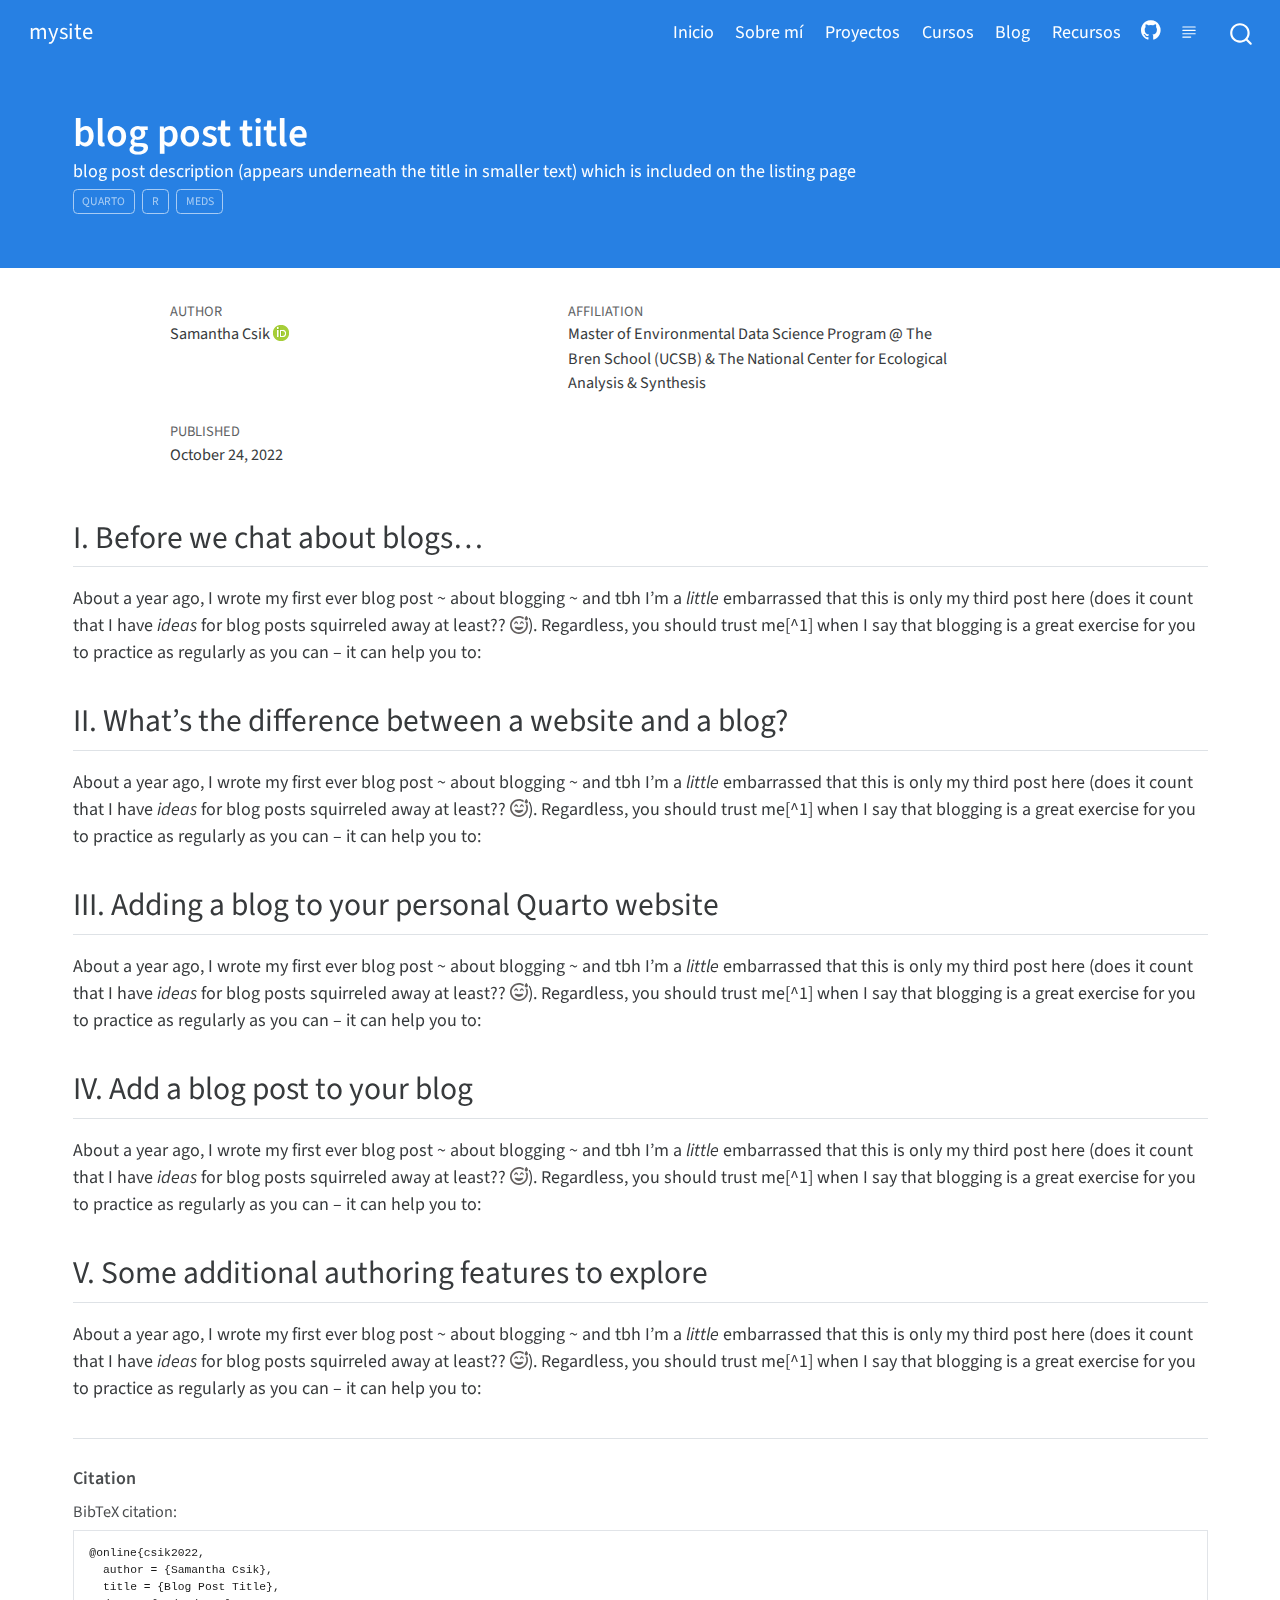
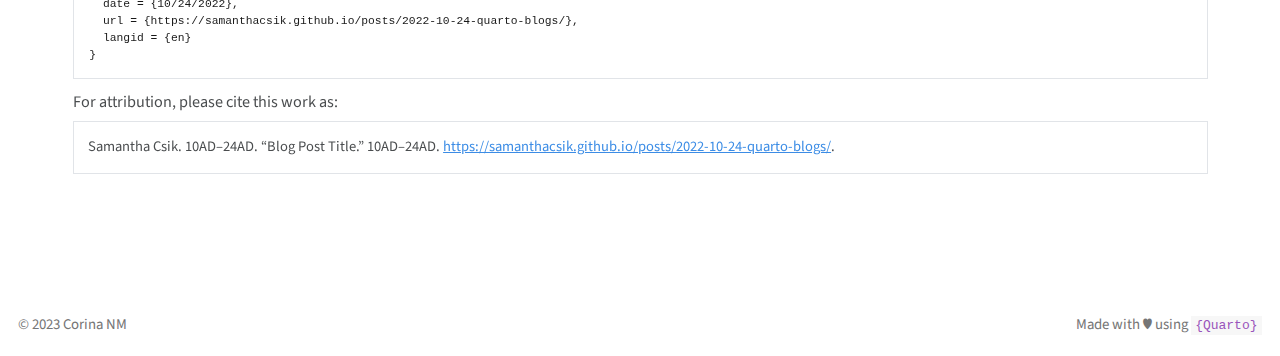
==== docs/posts/2023-05-27-una-primera-prueba/index.html @ 6b8f9f39 "update" ====
<!DOCTYPE html>
<html xmlns="http://www.w3.org/1999/xhtml" lang="en" xml:lang="en"><head>

<meta charset="utf-8">
<meta name="generator" content="quarto-1.0.36">

<meta name="viewport" content="width=device-width, initial-scale=1.0, user-scalable=yes">

<meta name="author" content="Samantha Csik">
<meta name="dcterms.date" content="2022-10-24">
<meta name="description" content="blog post description (appears underneath the title in smaller text) which is included on the listing page">

<title>mysite - blog post title</title>
<style>
code{white-space: pre-wrap;}
span.smallcaps{font-variant: small-caps;}
span.underline{text-decoration: underline;}
div.column{display: inline-block; vertical-align: top; width: 50%;}
div.hanging-indent{margin-left: 1.5em; text-indent: -1.5em;}
ul.task-list{list-style: none;}
</style>


<script src="../../site_libs/quarto-nav/quarto-nav.js"></script>
<script src="../../site_libs/quarto-nav/headroom.min.js"></script>
<script src="../../site_libs/clipboard/clipboard.min.js"></script>
<script src="../../site_libs/quarto-search/autocomplete.umd.js"></script>
<script src="../../site_libs/quarto-search/fuse.min.js"></script>
<script src="../../site_libs/quarto-search/quarto-search.js"></script>
<meta name="quarto:offset" content="../../">
<link href="../../data/images/logo_rs.jpg" rel="icon" type="image/jpeg">
<script src="../../site_libs/quarto-html/quarto.js"></script>
<script src="../../site_libs/quarto-html/popper.min.js"></script>
<script src="../../site_libs/quarto-html/tippy.umd.min.js"></script>
<script src="../../site_libs/quarto-html/anchor.min.js"></script>
<link href="../../site_libs/quarto-html/tippy.css" rel="stylesheet">
<link href="../../site_libs/quarto-html/quarto-syntax-highlighting.css" rel="stylesheet" id="quarto-text-highlighting-styles">
<script src="../../site_libs/bootstrap/bootstrap.min.js"></script>
<link href="../../site_libs/bootstrap/bootstrap-icons.css" rel="stylesheet">
<link href="../../site_libs/bootstrap/bootstrap.min.css" rel="stylesheet" id="quarto-bootstrap" data-mode="light">
<script id="quarto-search-options" type="application/json">{
  "location": "navbar",
  "copy-button": false,
  "collapse-after": 3,
  "panel-placement": "end",
  "type": "overlay",
  "limit": 20,
  "language": {
    "search-no-results-text": "No results",
    "search-matching-documents-text": "matching documents",
    "search-copy-link-title": "Copy link to search",
    "search-hide-matches-text": "Hide additional matches",
    "search-more-match-text": "more match in this document",
    "search-more-matches-text": "more matches in this document",
    "search-clear-button-title": "Clear",
    "search-detached-cancel-button-title": "Cancel",
    "search-submit-button-title": "Submit"
  }
}</script>


<link rel="stylesheet" href="../../styles.css">
</head>

<body class="nav-fixed">

<div id="quarto-search-results"></div>
  <header id="quarto-header" class="headroom fixed-top">
    <nav class="navbar navbar-expand-lg navbar-dark ">
      <div class="navbar-container container-fluid">
      <a class="navbar-brand" href="../../index.html">
    <img src="../../data/images/logo_rs.jpg" alt="">
    <span class="navbar-title">mysite</span>
  </a>
          <button class="navbar-toggler" type="button" data-bs-toggle="collapse" data-bs-target="#navbarCollapse" aria-controls="navbarCollapse" aria-expanded="false" aria-label="Toggle navigation" onclick="if (window.quartoToggleHeadroom) { window.quartoToggleHeadroom(); }">
  <span class="navbar-toggler-icon"></span>
</button>
          <div class="collapse navbar-collapse" id="navbarCollapse">
            <ul class="navbar-nav navbar-nav-scroll ms-auto">
  <li class="nav-item">
    <a class="nav-link" href="../../index.html">Inicio</a>
  </li>  
  <li class="nav-item">
    <a class="nav-link" href="../../about.html">Sobre mí</a>
  </li>  
  <li class="nav-item">
    <a class="nav-link" href="../../projectos.html">Proyectos</a>
  </li>  
  <li class="nav-item">
    <a class="nav-link" href="../../Cursos.html">Cursos</a>
  </li>  
  <li class="nav-item">
    <a class="nav-link" href="../../Blog.html">Blog</a>
  </li>  
  <li class="nav-item">
    <a class="nav-link" href="../../Recursos.html">Recursos</a>
  </li>  
  <li class="nav-item compact">
    <a class="nav-link" href="https://github.com/sparklyr/sparklyr"><i class="bi bi-github" role="img">
</i> 
 </a>
  </li>  
</ul>
              <div class="quarto-toggle-container">
                  <a href="" class="quarto-reader-toggle nav-link" onclick="window.quartoToggleReader(); return false;" title="Toggle reader mode">
  <div class="quarto-reader-toggle-btn">
  <i class="bi"></i>
  </div>
</a>
              </div>
              <div id="quarto-search" class="" title="Search"></div>
          </div> <!-- /navcollapse -->
      </div> <!-- /container-fluid -->
    </nav>
</header>
<!-- content -->
<header id="title-block-header" class="quarto-title-block default page-columns page-full">
  <div class="quarto-title-banner page-columns page-full">
    <div class="quarto-title column-page">
      <h1 class="title">blog post title</h1>
                  <div>
        <div class="description">
          blog post description (appears underneath the title in smaller text) which is included on the listing page
        </div>
      </div>
                          <div class="quarto-categories">
                <div class="quarto-category">Quarto</div>
                <div class="quarto-category">R</div>
                <div class="quarto-category">MEDS</div>
              </div>
                  </div>
  </div>
    
  <div class="quarto-title-meta-author">
    <div class="quarto-title-meta-heading">Author</div>
    <div class="quarto-title-meta-heading">Affiliation</div>
    
      <div class="quarto-title-meta-contents">
      <a href="https://samanthacsik.github.io/">Samantha Csik</a> <a href="https://orcid.org/0000-0002-5300-3075" class="quarto-title-author-orcid"> <img src="[data-uri]"></a>
    </div>
      <div class="quarto-title-meta-contents">
          <p class="affiliation">
              <a href="https://ucsb-meds.github.io/">
              Master of Environmental Data Science Program @ The Bren School (UCSB) &amp; The National Center for Ecological Analysis &amp; Synthesis
              </a>
            </p>
        </div>
      </div>

  <div class="quarto-title-meta">

        
      <div>
      <div class="quarto-title-meta-heading">Published</div>
      <div class="quarto-title-meta-contents">
        <p class="date">October 24, 2022</p>
      </div>
    </div>
      
    </div>
    
  
  </header><div id="quarto-content" class="quarto-container page-columns page-rows-contents page-layout-full page-navbar">
<!-- sidebar -->
<!-- margin-sidebar -->
    
<!-- main -->
<main class="content quarto-banner-title-block column-page" id="quarto-document-content">




<section id="i.-before-we-chat-about-blogs" class="level2">
<h2 class="anchored" data-anchor-id="i.-before-we-chat-about-blogs">I. Before we chat about blogs…</h2>
<p>About a year ago, I wrote my first ever blog post ~ about blogging ~ and tbh I’m a <em>little</em> embarrassed that this is only my third post here (does it count that I have <em>ideas</em> for blog posts squirreled away at least?? <svg aria-label="Face grin beam sweat" role="img" viewbox="0 0 512 512" style="height:1em;width:1em;vertical-align:-0.125em;margin-left:auto;margin-right:auto;font-size:inherit;fill:#64605f;overflow:visible;position:relative;"><title>Face grin beam sweat</title><path d="M464 128C437.5 128 416 107 416 81.01C416 76.01 417.8 69.74 420.6 62.87C420.9 62.17 421.2 61.46 421.6 60.74C430.5 40.51 448.1 15.86 457.6 3.281C460.8-1.094 467.2-1.094 470.4 3.281C483.4 20.65 512 61.02 512 81.01C512 102.7 497.1 120.8 476.8 126.3C472.7 127.4 468.4 128 464 128L464 128zM391.1 50.53C387.8 58.57 384 69.57 384 81.01C384 84.1 384.3 88.91 384.9 92.72C349.4 64.71 304.7 48 256 48C141.1 48 48 141.1 48 256C48 370.9 141.1 464 256 464C370.9 464 464 370.9 464 256C464 219.7 454.7 185.5 438.3 155.8C446.4 158.5 455.1 160 464 160C473.6 160 482.8 158.3 491.4 155.2C504.7 186.2 512 220.2 512 256C512 397.4 397.4 512 256 512C114.6 512 0 397.4 0 256C0 114.6 114.6 .0002 256 .0002C307.4 .0002 355.3 15.15 395.4 41.23C393.9 44.32 392.4 47.43 391.1 50.53V50.53zM255.9 399.1C205.6 399.1 161.5 374.6 136.9 336.5C126.5 320.4 143.7 303.1 162.3 308.4C191.3 315.1 222.8 318.9 255.9 318.9C289 318.9 320.6 315.1 349.5 308.4C368.2 303.1 385.4 320.4 374.1 336.5C350.4 374.6 306.3 399.1 255.9 399.1zM217.6 228.8L217.4 228.5C217.2 228.3 217 228 216.7 227.6C216 226.8 215.1 225.7 213.9 224.3C211.4 221.4 207.9 217.7 203.7 213.1C194.9 206.2 184.8 200 176 200C167.2 200 157.1 206.2 148.3 213.1C144.1 217.7 140.6 221.4 138.1 224.3C136.9 225.7 135.1 226.8 135.3 227.6C134.1 228 134.8 228.3 134.6 228.5L134.4 228.8L134.4 228.8C132.3 231.6 128.7 232.7 125.5 231.6C122.2 230.5 119.1 227.4 119.1 224C119.1 206.1 126.7 188.4 136.6 175.2C146.4 162.2 160.5 152 175.1 152C191.5 152 205.6 162.2 215.4 175.2C225.3 188.4 231.1 206.1 231.1 224C231.1 227.4 229.8 230.5 226.5 231.6C223.3 232.7 219.7 231.6 217.6 228.8L217.6 228.8zM377.6 228.8L377.6 228.8L377.4 228.5C377.2 228.3 377 228 376.7 227.6C376 226.8 375.1 225.7 373.9 224.3C371.4 221.4 367.9 217.7 363.7 213.1C354.9 206.2 344.8 200 336 200C327.2 200 317.1 206.2 308.3 213.1C304.1 217.7 300.6 221.4 298.1 224.3C296.9 225.7 295.1 226.8 295.3 227.6C294.1 228 294.8 228.3 294.6 228.5L294.4 228.8L294.4 228.8C292.3 231.6 288.7 232.7 285.5 231.6C282.2 230.5 280 227.4 280 224C280 206.1 286.7 188.4 296.6 175.2C306.4 162.2 320.5 152 336 152C351.5 152 365.6 162.2 375.4 175.2C385.3 188.4 392 206.1 392 224C392 227.4 389.8 230.5 386.5 231.6C383.3 232.7 379.7 231.6 377.6 228.8V228.8z"></path></svg>). Regardless, you should trust me[^1] when I say that blogging is a great exercise for you to practice as regularly as you can – it can help you to:</p>
</section>
<section id="ii.-whats-the-difference-between-a-website-and-a-blog" class="level2">
<h2 class="anchored" data-anchor-id="ii.-whats-the-difference-between-a-website-and-a-blog">II. What’s the difference between a website and a blog?</h2>
<p>About a year ago, I wrote my first ever blog post ~ about blogging ~ and tbh I’m a <em>little</em> embarrassed that this is only my third post here (does it count that I have <em>ideas</em> for blog posts squirreled away at least?? <svg aria-label="Face grin beam sweat" role="img" viewbox="0 0 512 512" style="height:1em;width:1em;vertical-align:-0.125em;margin-left:auto;margin-right:auto;font-size:inherit;fill:#64605f;overflow:visible;position:relative;"><title>Face grin beam sweat</title><path d="M464 128C437.5 128 416 107 416 81.01C416 76.01 417.8 69.74 420.6 62.87C420.9 62.17 421.2 61.46 421.6 60.74C430.5 40.51 448.1 15.86 457.6 3.281C460.8-1.094 467.2-1.094 470.4 3.281C483.4 20.65 512 61.02 512 81.01C512 102.7 497.1 120.8 476.8 126.3C472.7 127.4 468.4 128 464 128L464 128zM391.1 50.53C387.8 58.57 384 69.57 384 81.01C384 84.1 384.3 88.91 384.9 92.72C349.4 64.71 304.7 48 256 48C141.1 48 48 141.1 48 256C48 370.9 141.1 464 256 464C370.9 464 464 370.9 464 256C464 219.7 454.7 185.5 438.3 155.8C446.4 158.5 455.1 160 464 160C473.6 160 482.8 158.3 491.4 155.2C504.7 186.2 512 220.2 512 256C512 397.4 397.4 512 256 512C114.6 512 0 397.4 0 256C0 114.6 114.6 .0002 256 .0002C307.4 .0002 355.3 15.15 395.4 41.23C393.9 44.32 392.4 47.43 391.1 50.53V50.53zM255.9 399.1C205.6 399.1 161.5 374.6 136.9 336.5C126.5 320.4 143.7 303.1 162.3 308.4C191.3 315.1 222.8 318.9 255.9 318.9C289 318.9 320.6 315.1 349.5 308.4C368.2 303.1 385.4 320.4 374.1 336.5C350.4 374.6 306.3 399.1 255.9 399.1zM217.6 228.8L217.4 228.5C217.2 228.3 217 228 216.7 227.6C216 226.8 215.1 225.7 213.9 224.3C211.4 221.4 207.9 217.7 203.7 213.1C194.9 206.2 184.8 200 176 200C167.2 200 157.1 206.2 148.3 213.1C144.1 217.7 140.6 221.4 138.1 224.3C136.9 225.7 135.1 226.8 135.3 227.6C134.1 228 134.8 228.3 134.6 228.5L134.4 228.8L134.4 228.8C132.3 231.6 128.7 232.7 125.5 231.6C122.2 230.5 119.1 227.4 119.1 224C119.1 206.1 126.7 188.4 136.6 175.2C146.4 162.2 160.5 152 175.1 152C191.5 152 205.6 162.2 215.4 175.2C225.3 188.4 231.1 206.1 231.1 224C231.1 227.4 229.8 230.5 226.5 231.6C223.3 232.7 219.7 231.6 217.6 228.8L217.6 228.8zM377.6 228.8L377.6 228.8L377.4 228.5C377.2 228.3 377 228 376.7 227.6C376 226.8 375.1 225.7 373.9 224.3C371.4 221.4 367.9 217.7 363.7 213.1C354.9 206.2 344.8 200 336 200C327.2 200 317.1 206.2 308.3 213.1C304.1 217.7 300.6 221.4 298.1 224.3C296.9 225.7 295.1 226.8 295.3 227.6C294.1 228 294.8 228.3 294.6 228.5L294.4 228.8L294.4 228.8C292.3 231.6 288.7 232.7 285.5 231.6C282.2 230.5 280 227.4 280 224C280 206.1 286.7 188.4 296.6 175.2C306.4 162.2 320.5 152 336 152C351.5 152 365.6 162.2 375.4 175.2C385.3 188.4 392 206.1 392 224C392 227.4 389.8 230.5 386.5 231.6C383.3 232.7 379.7 231.6 377.6 228.8V228.8z"></path></svg>). Regardless, you should trust me[^1] when I say that blogging is a great exercise for you to practice as regularly as you can – it can help you to:</p>
</section>
<section id="iii.-adding-a-blog-to-your-personal-quarto-website" class="level2">
<h2 class="anchored" data-anchor-id="iii.-adding-a-blog-to-your-personal-quarto-website">III. Adding a blog to your personal Quarto website</h2>
<p>About a year ago, I wrote my first ever blog post ~ about blogging ~ and tbh I’m a <em>little</em> embarrassed that this is only my third post here (does it count that I have <em>ideas</em> for blog posts squirreled away at least?? <svg aria-label="Face grin beam sweat" role="img" viewbox="0 0 512 512" style="height:1em;width:1em;vertical-align:-0.125em;margin-left:auto;margin-right:auto;font-size:inherit;fill:#64605f;overflow:visible;position:relative;"><title>Face grin beam sweat</title><path d="M464 128C437.5 128 416 107 416 81.01C416 76.01 417.8 69.74 420.6 62.87C420.9 62.17 421.2 61.46 421.6 60.74C430.5 40.51 448.1 15.86 457.6 3.281C460.8-1.094 467.2-1.094 470.4 3.281C483.4 20.65 512 61.02 512 81.01C512 102.7 497.1 120.8 476.8 126.3C472.7 127.4 468.4 128 464 128L464 128zM391.1 50.53C387.8 58.57 384 69.57 384 81.01C384 84.1 384.3 88.91 384.9 92.72C349.4 64.71 304.7 48 256 48C141.1 48 48 141.1 48 256C48 370.9 141.1 464 256 464C370.9 464 464 370.9 464 256C464 219.7 454.7 185.5 438.3 155.8C446.4 158.5 455.1 160 464 160C473.6 160 482.8 158.3 491.4 155.2C504.7 186.2 512 220.2 512 256C512 397.4 397.4 512 256 512C114.6 512 0 397.4 0 256C0 114.6 114.6 .0002 256 .0002C307.4 .0002 355.3 15.15 395.4 41.23C393.9 44.32 392.4 47.43 391.1 50.53V50.53zM255.9 399.1C205.6 399.1 161.5 374.6 136.9 336.5C126.5 320.4 143.7 303.1 162.3 308.4C191.3 315.1 222.8 318.9 255.9 318.9C289 318.9 320.6 315.1 349.5 308.4C368.2 303.1 385.4 320.4 374.1 336.5C350.4 374.6 306.3 399.1 255.9 399.1zM217.6 228.8L217.4 228.5C217.2 228.3 217 228 216.7 227.6C216 226.8 215.1 225.7 213.9 224.3C211.4 221.4 207.9 217.7 203.7 213.1C194.9 206.2 184.8 200 176 200C167.2 200 157.1 206.2 148.3 213.1C144.1 217.7 140.6 221.4 138.1 224.3C136.9 225.7 135.1 226.8 135.3 227.6C134.1 228 134.8 228.3 134.6 228.5L134.4 228.8L134.4 228.8C132.3 231.6 128.7 232.7 125.5 231.6C122.2 230.5 119.1 227.4 119.1 224C119.1 206.1 126.7 188.4 136.6 175.2C146.4 162.2 160.5 152 175.1 152C191.5 152 205.6 162.2 215.4 175.2C225.3 188.4 231.1 206.1 231.1 224C231.1 227.4 229.8 230.5 226.5 231.6C223.3 232.7 219.7 231.6 217.6 228.8L217.6 228.8zM377.6 228.8L377.6 228.8L377.4 228.5C377.2 228.3 377 228 376.7 227.6C376 226.8 375.1 225.7 373.9 224.3C371.4 221.4 367.9 217.7 363.7 213.1C354.9 206.2 344.8 200 336 200C327.2 200 317.1 206.2 308.3 213.1C304.1 217.7 300.6 221.4 298.1 224.3C296.9 225.7 295.1 226.8 295.3 227.6C294.1 228 294.8 228.3 294.6 228.5L294.4 228.8L294.4 228.8C292.3 231.6 288.7 232.7 285.5 231.6C282.2 230.5 280 227.4 280 224C280 206.1 286.7 188.4 296.6 175.2C306.4 162.2 320.5 152 336 152C351.5 152 365.6 162.2 375.4 175.2C385.3 188.4 392 206.1 392 224C392 227.4 389.8 230.5 386.5 231.6C383.3 232.7 379.7 231.6 377.6 228.8V228.8z"></path></svg>). Regardless, you should trust me[^1] when I say that blogging is a great exercise for you to practice as regularly as you can – it can help you to:</p>
</section>
<section id="iv.-add-a-blog-post-to-your-blog" class="level2">
<h2 class="anchored" data-anchor-id="iv.-add-a-blog-post-to-your-blog">IV. Add a blog post to your blog</h2>
<p>About a year ago, I wrote my first ever blog post ~ about blogging ~ and tbh I’m a <em>little</em> embarrassed that this is only my third post here (does it count that I have <em>ideas</em> for blog posts squirreled away at least?? <svg aria-label="Face grin beam sweat" role="img" viewbox="0 0 512 512" style="height:1em;width:1em;vertical-align:-0.125em;margin-left:auto;margin-right:auto;font-size:inherit;fill:#64605f;overflow:visible;position:relative;"><title>Face grin beam sweat</title><path d="M464 128C437.5 128 416 107 416 81.01C416 76.01 417.8 69.74 420.6 62.87C420.9 62.17 421.2 61.46 421.6 60.74C430.5 40.51 448.1 15.86 457.6 3.281C460.8-1.094 467.2-1.094 470.4 3.281C483.4 20.65 512 61.02 512 81.01C512 102.7 497.1 120.8 476.8 126.3C472.7 127.4 468.4 128 464 128L464 128zM391.1 50.53C387.8 58.57 384 69.57 384 81.01C384 84.1 384.3 88.91 384.9 92.72C349.4 64.71 304.7 48 256 48C141.1 48 48 141.1 48 256C48 370.9 141.1 464 256 464C370.9 464 464 370.9 464 256C464 219.7 454.7 185.5 438.3 155.8C446.4 158.5 455.1 160 464 160C473.6 160 482.8 158.3 491.4 155.2C504.7 186.2 512 220.2 512 256C512 397.4 397.4 512 256 512C114.6 512 0 397.4 0 256C0 114.6 114.6 .0002 256 .0002C307.4 .0002 355.3 15.15 395.4 41.23C393.9 44.32 392.4 47.43 391.1 50.53V50.53zM255.9 399.1C205.6 399.1 161.5 374.6 136.9 336.5C126.5 320.4 143.7 303.1 162.3 308.4C191.3 315.1 222.8 318.9 255.9 318.9C289 318.9 320.6 315.1 349.5 308.4C368.2 303.1 385.4 320.4 374.1 336.5C350.4 374.6 306.3 399.1 255.9 399.1zM217.6 228.8L217.4 228.5C217.2 228.3 217 228 216.7 227.6C216 226.8 215.1 225.7 213.9 224.3C211.4 221.4 207.9 217.7 203.7 213.1C194.9 206.2 184.8 200 176 200C167.2 200 157.1 206.2 148.3 213.1C144.1 217.7 140.6 221.4 138.1 224.3C136.9 225.7 135.1 226.8 135.3 227.6C134.1 228 134.8 228.3 134.6 228.5L134.4 228.8L134.4 228.8C132.3 231.6 128.7 232.7 125.5 231.6C122.2 230.5 119.1 227.4 119.1 224C119.1 206.1 126.7 188.4 136.6 175.2C146.4 162.2 160.5 152 175.1 152C191.5 152 205.6 162.2 215.4 175.2C225.3 188.4 231.1 206.1 231.1 224C231.1 227.4 229.8 230.5 226.5 231.6C223.3 232.7 219.7 231.6 217.6 228.8L217.6 228.8zM377.6 228.8L377.6 228.8L377.4 228.5C377.2 228.3 377 228 376.7 227.6C376 226.8 375.1 225.7 373.9 224.3C371.4 221.4 367.9 217.7 363.7 213.1C354.9 206.2 344.8 200 336 200C327.2 200 317.1 206.2 308.3 213.1C304.1 217.7 300.6 221.4 298.1 224.3C296.9 225.7 295.1 226.8 295.3 227.6C294.1 228 294.8 228.3 294.6 228.5L294.4 228.8L294.4 228.8C292.3 231.6 288.7 232.7 285.5 231.6C282.2 230.5 280 227.4 280 224C280 206.1 286.7 188.4 296.6 175.2C306.4 162.2 320.5 152 336 152C351.5 152 365.6 162.2 375.4 175.2C385.3 188.4 392 206.1 392 224C392 227.4 389.8 230.5 386.5 231.6C383.3 232.7 379.7 231.6 377.6 228.8V228.8z"></path></svg>). Regardless, you should trust me[^1] when I say that blogging is a great exercise for you to practice as regularly as you can – it can help you to:</p>
</section>
<section id="v.-some-additional-authoring-features-to-explore" class="level2">
<h2 class="anchored" data-anchor-id="v.-some-additional-authoring-features-to-explore">V. Some additional authoring features to explore</h2>
<p>About a year ago, I wrote my first ever blog post ~ about blogging ~ and tbh I’m a <em>little</em> embarrassed that this is only my third post here (does it count that I have <em>ideas</em> for blog posts squirreled away at least?? <svg aria-label="Face grin beam sweat" role="img" viewbox="0 0 512 512" style="height:1em;width:1em;vertical-align:-0.125em;margin-left:auto;margin-right:auto;font-size:inherit;fill:#64605f;overflow:visible;position:relative;"><title>Face grin beam sweat</title><path d="M464 128C437.5 128 416 107 416 81.01C416 76.01 417.8 69.74 420.6 62.87C420.9 62.17 421.2 61.46 421.6 60.74C430.5 40.51 448.1 15.86 457.6 3.281C460.8-1.094 467.2-1.094 470.4 3.281C483.4 20.65 512 61.02 512 81.01C512 102.7 497.1 120.8 476.8 126.3C472.7 127.4 468.4 128 464 128L464 128zM391.1 50.53C387.8 58.57 384 69.57 384 81.01C384 84.1 384.3 88.91 384.9 92.72C349.4 64.71 304.7 48 256 48C141.1 48 48 141.1 48 256C48 370.9 141.1 464 256 464C370.9 464 464 370.9 464 256C464 219.7 454.7 185.5 438.3 155.8C446.4 158.5 455.1 160 464 160C473.6 160 482.8 158.3 491.4 155.2C504.7 186.2 512 220.2 512 256C512 397.4 397.4 512 256 512C114.6 512 0 397.4 0 256C0 114.6 114.6 .0002 256 .0002C307.4 .0002 355.3 15.15 395.4 41.23C393.9 44.32 392.4 47.43 391.1 50.53V50.53zM255.9 399.1C205.6 399.1 161.5 374.6 136.9 336.5C126.5 320.4 143.7 303.1 162.3 308.4C191.3 315.1 222.8 318.9 255.9 318.9C289 318.9 320.6 315.1 349.5 308.4C368.2 303.1 385.4 320.4 374.1 336.5C350.4 374.6 306.3 399.1 255.9 399.1zM217.6 228.8L217.4 228.5C217.2 228.3 217 228 216.7 227.6C216 226.8 215.1 225.7 213.9 224.3C211.4 221.4 207.9 217.7 203.7 213.1C194.9 206.2 184.8 200 176 200C167.2 200 157.1 206.2 148.3 213.1C144.1 217.7 140.6 221.4 138.1 224.3C136.9 225.7 135.1 226.8 135.3 227.6C134.1 228 134.8 228.3 134.6 228.5L134.4 228.8L134.4 228.8C132.3 231.6 128.7 232.7 125.5 231.6C122.2 230.5 119.1 227.4 119.1 224C119.1 206.1 126.7 188.4 136.6 175.2C146.4 162.2 160.5 152 175.1 152C191.5 152 205.6 162.2 215.4 175.2C225.3 188.4 231.1 206.1 231.1 224C231.1 227.4 229.8 230.5 226.5 231.6C223.3 232.7 219.7 231.6 217.6 228.8L217.6 228.8zM377.6 228.8L377.6 228.8L377.4 228.5C377.2 228.3 377 228 376.7 227.6C376 226.8 375.1 225.7 373.9 224.3C371.4 221.4 367.9 217.7 363.7 213.1C354.9 206.2 344.8 200 336 200C327.2 200 317.1 206.2 308.3 213.1C304.1 217.7 300.6 221.4 298.1 224.3C296.9 225.7 295.1 226.8 295.3 227.6C294.1 228 294.8 228.3 294.6 228.5L294.4 228.8L294.4 228.8C292.3 231.6 288.7 232.7 285.5 231.6C282.2 230.5 280 227.4 280 224C280 206.1 286.7 188.4 296.6 175.2C306.4 162.2 320.5 152 336 152C351.5 152 365.6 162.2 375.4 175.2C385.3 188.4 392 206.1 392 224C392 227.4 389.8 230.5 386.5 231.6C383.3 232.7 379.7 231.6 377.6 228.8V228.8z"></path></svg>). Regardless, you should trust me[^1] when I say that blogging is a great exercise for you to practice as regularly as you can – it can help you to:</p>


</section>

<div id="quarto-appendix" class="default"><section class="quarto-appendix-contents"><h2 class="anchored quarto-appendix-heading">Citation</h2><div><div class="quarto-appendix-secondary-label">BibTeX citation:</div><pre class="sourceCode code-with-copy quarto-appendix-bibtex"><code class="sourceCode bibtex">@online{csik2022,
  author = {Samantha Csik},
  title = {Blog Post Title},
  date = {10/24/2022},
  url = {https://samanthacsik.github.io/posts/2022-10-24-quarto-blogs/},
  langid = {en}
}
</code><button title="Copy to Clipboard" class="code-copy-button"><i class="bi"></i></button></pre><div class="quarto-appendix-secondary-label">For attribution, please cite this work as:</div><div id="ref-csik2022" class="csl-entry quarto-appendix-citeas" role="doc-biblioentry">
Samantha Csik. 10AD–24AD. <span>“Blog Post Title.”</span> 10AD–24AD. <a href="https://samanthacsik.github.io/posts/2022-10-24-quarto-blogs/">https://samanthacsik.github.io/posts/2022-10-24-quarto-blogs/</a>.
</div></div></section></div></main> <!-- /main -->
<script id="quarto-html-after-body" type="application/javascript">
window.document.addEventListener("DOMContentLoaded", function (event) {
  const toggleBodyColorMode = (bsSheetEl) => {
    const mode = bsSheetEl.getAttribute("data-mode");
    const bodyEl = window.document.querySelector("body");
    if (mode === "dark") {
      bodyEl.classList.add("quarto-dark");
      bodyEl.classList.remove("quarto-light");
    } else {
      bodyEl.classList.add("quarto-light");
      bodyEl.classList.remove("quarto-dark");
    }
  }
  const toggleBodyColorPrimary = () => {
    const bsSheetEl = window.document.querySelector("link#quarto-bootstrap");
    if (bsSheetEl) {
      toggleBodyColorMode(bsSheetEl);
    }
  }
  toggleBodyColorPrimary();  
  const icon = "";
  const anchorJS = new window.AnchorJS();
  anchorJS.options = {
    placement: 'right',
    icon: icon
  };
  anchorJS.add('.anchored');
  const clipboard = new window.ClipboardJS('.code-copy-button', {
    target: function(trigger) {
      return trigger.previousElementSibling;
    }
  });
  clipboard.on('success', function(e) {
    // button target
    const button = e.trigger;
    // don't keep focus
    button.blur();
    // flash "checked"
    button.classList.add('code-copy-button-checked');
    var currentTitle = button.getAttribute("title");
    button.setAttribute("title", "Copied!");
    setTimeout(function() {
      button.setAttribute("title", currentTitle);
      button.classList.remove('code-copy-button-checked');
    }, 1000);
    // clear code selection
    e.clearSelection();
  });
  function tippyHover(el, contentFn) {
    const config = {
      allowHTML: true,
      content: contentFn,
      maxWidth: 500,
      delay: 100,
      arrow: false,
      appendTo: function(el) {
          return el.parentElement;
      },
      interactive: true,
      interactiveBorder: 10,
      theme: 'quarto',
      placement: 'bottom-start'
    };
    window.tippy(el, config); 
  }
  const noterefs = window.document.querySelectorAll('a[role="doc-noteref"]');
  for (var i=0; i<noterefs.length; i++) {
    const ref = noterefs[i];
    tippyHover(ref, function() {
      let href = ref.getAttribute('href');
      try { href = new URL(href).hash; } catch {}
      const id = href.replace(/^#\/?/, "");
      const note = window.document.getElementById(id);
      return note.innerHTML;
    });
  }
  var bibliorefs = window.document.querySelectorAll('a[role="doc-biblioref"]');
  for (var i=0; i<bibliorefs.length; i++) {
    const ref = bibliorefs[i];
    const cites = ref.parentNode.getAttribute('data-cites').split(' ');
    tippyHover(ref, function() {
      var popup = window.document.createElement('div');
      cites.forEach(function(cite) {
        var citeDiv = window.document.createElement('div');
        citeDiv.classList.add('hanging-indent');
        citeDiv.classList.add('csl-entry');
        var biblioDiv = window.document.getElementById('ref-' + cite);
        if (biblioDiv) {
          citeDiv.innerHTML = biblioDiv.innerHTML;
        }
        popup.appendChild(citeDiv);
      });
      return popup.innerHTML;
    });
  }
});
</script>
</div> <!-- /content -->
<footer class="footer">
  <div class="nav-footer">
    <div class="nav-footer-left">© 2023 Corina NM</div>   
      <div class="nav-footer-center"></div>
    <div class="nav-footer-right">Made with ♥ using <code>{Quarto}</code></div>
  </div>
</footer>



</body></html>
---- docs/site_libs/quarto-html/tippy.css ----
.tippy-box[data-animation=fade][data-state=hidden]{opacity:0}[data-tippy-root]{max-width:calc(100vw - 10px)}.tippy-box{position:relative;background-color:#333;color:#fff;border-radius:4px;font-size:14px;line-height:1.4;white-space:normal;outline:0;transition-property:transform,visibility,opacity}.tippy-box[data-placement^=top]>.tippy-arrow{bottom:0}.tippy-box[data-placement^=top]>.tippy-arrow:before{bottom:-7px;left:0;border-width:8px 8px 0;border-top-color:initial;transform-origin:center top}.tippy-box[data-placement^=bottom]>.tippy-arrow{top:0}.tippy-box[data-placement^=bottom]>.tippy-arrow:before{top:-7px;left:0;border-width:0 8px 8px;border-bottom-color:initial;transform-origin:center bottom}.tippy-box[data-placement^=left]>.tippy-arrow{right:0}.tippy-box[data-placement^=left]>.tippy-arrow:before{border-width:8px 0 8px 8px;border-left-color:initial;right:-7px;transform-origin:center left}.tippy-box[data-placement^=right]>.tippy-arrow{left:0}.tippy-box[data-placement^=right]>.tippy-arrow:before{left:-7px;border-width:8px 8px 8px 0;border-right-color:initial;transform-origin:center right}.tippy-box[data-inertia][data-state=visible]{transition-timing-function:cubic-bezier(.54,1.5,.38,1.11)}.tippy-arrow{width:16px;height:16px;color:#333}.tippy-arrow:before{content:"";position:absolute;border-color:transparent;border-style:solid}.tippy-content{position:relative;padding:5px 9px;z-index:1}
---- docs/site_libs/quarto-html/quarto-syntax-highlighting.css ----
/* quarto syntax highlight colors */
:root {
  --quarto-hl-ot-color: #003B4F;
  --quarto-hl-at-color: #657422;
  --quarto-hl-ss-color: #20794D;
  --quarto-hl-an-color: #5E5E5E;
  --quarto-hl-fu-color: #4758AB;
  --quarto-hl-st-color: #20794D;
  --quarto-hl-cf-color: #003B4F;
  --quarto-hl-op-color: #5E5E5E;
  --quarto-hl-er-color: #AD0000;
  --quarto-hl-bn-color: #AD0000;
  --quarto-hl-al-color: #AD0000;
  --quarto-hl-va-color: #111111;
  --quarto-hl-bu-color: inherit;
  --quarto-hl-ex-color: inherit;
  --quarto-hl-pp-color: #AD0000;
  --quarto-hl-in-color: #5E5E5E;
  --quarto-hl-vs-color: #20794D;
  --quarto-hl-wa-color: #5E5E5E;
  --quarto-hl-do-color: #5E5E5E;
  --quarto-hl-im-color: #00769E;
  --quarto-hl-ch-color: #20794D;
  --quarto-hl-dt-color: #AD0000;
  --quarto-hl-fl-color: #AD0000;
  --quarto-hl-co-color: #5E5E5E;
  --quarto-hl-cv-color: #5E5E5E;
  --quarto-hl-cn-color: #8f5902;
  --quarto-hl-sc-color: #5E5E5E;
  --quarto-hl-dv-color: #AD0000;
  --quarto-hl-kw-color: #003B4F;
}

/* other quarto variables */
:root {
  --quarto-font-monospace: SFMono-Regular, Menlo, Monaco, Consolas, "Liberation Mono", "Courier New", monospace;
}

pre > code.sourceCode > span {
  color: #003B4F;
}

code span {
  color: #003B4F;
}

code.sourceCode > span {
  color: #003B4F;
}

div.sourceCode,
div.sourceCode pre.sourceCode {
  color: #003B4F;
}

code span.ot {
  color: #003B4F;
}

code span.at {
  color: #657422;
}

code span.ss {
  color: #20794D;
}

code span.an {
  color: #5E5E5E;
}

code span.fu {
  color: #4758AB;
}

code span.st {
  color: #20794D;
}

code span.cf {
  color: #003B4F;
}

code span.op {
  color: #5E5E5E;
}

code span.er {
  color: #AD0000;
}

code span.bn {
  color: #AD0000;
}

code span.al {
  color: #AD0000;
}

code span.va {
  color: #111111;
}

code span.pp {
  color: #AD0000;
}

code span.in {
  color: #5E5E5E;
}

code span.vs {
  color: #20794D;
}

code span.wa {
  color: #5E5E5E;
  font-style: italic;
}

code span.do {
  color: #5E5E5E;
  font-style: italic;
}

code span.im {
  color: #00769E;
}

code span.ch {
  color: #20794D;
}

code span.dt {
  color: #AD0000;
}

code span.fl {
  color: #AD0000;
}

code span.co {
  color: #5E5E5E;
}

code span.cv {
  color: #5E5E5E;
  font-style: italic;
}

code span.cn {
  color: #8f5902;
}

code span.sc {
  color: #5E5E5E;
}

code span.dv {
  color: #AD0000;
}

code span.kw {
  color: #003B4F;
}

.prevent-inlining {
  content: "</";
}

/*# sourceMappingURL=debc5d5d77c3f9108843748ff7464032.css.map */
---- docs/styles.css ----
/* css styles */
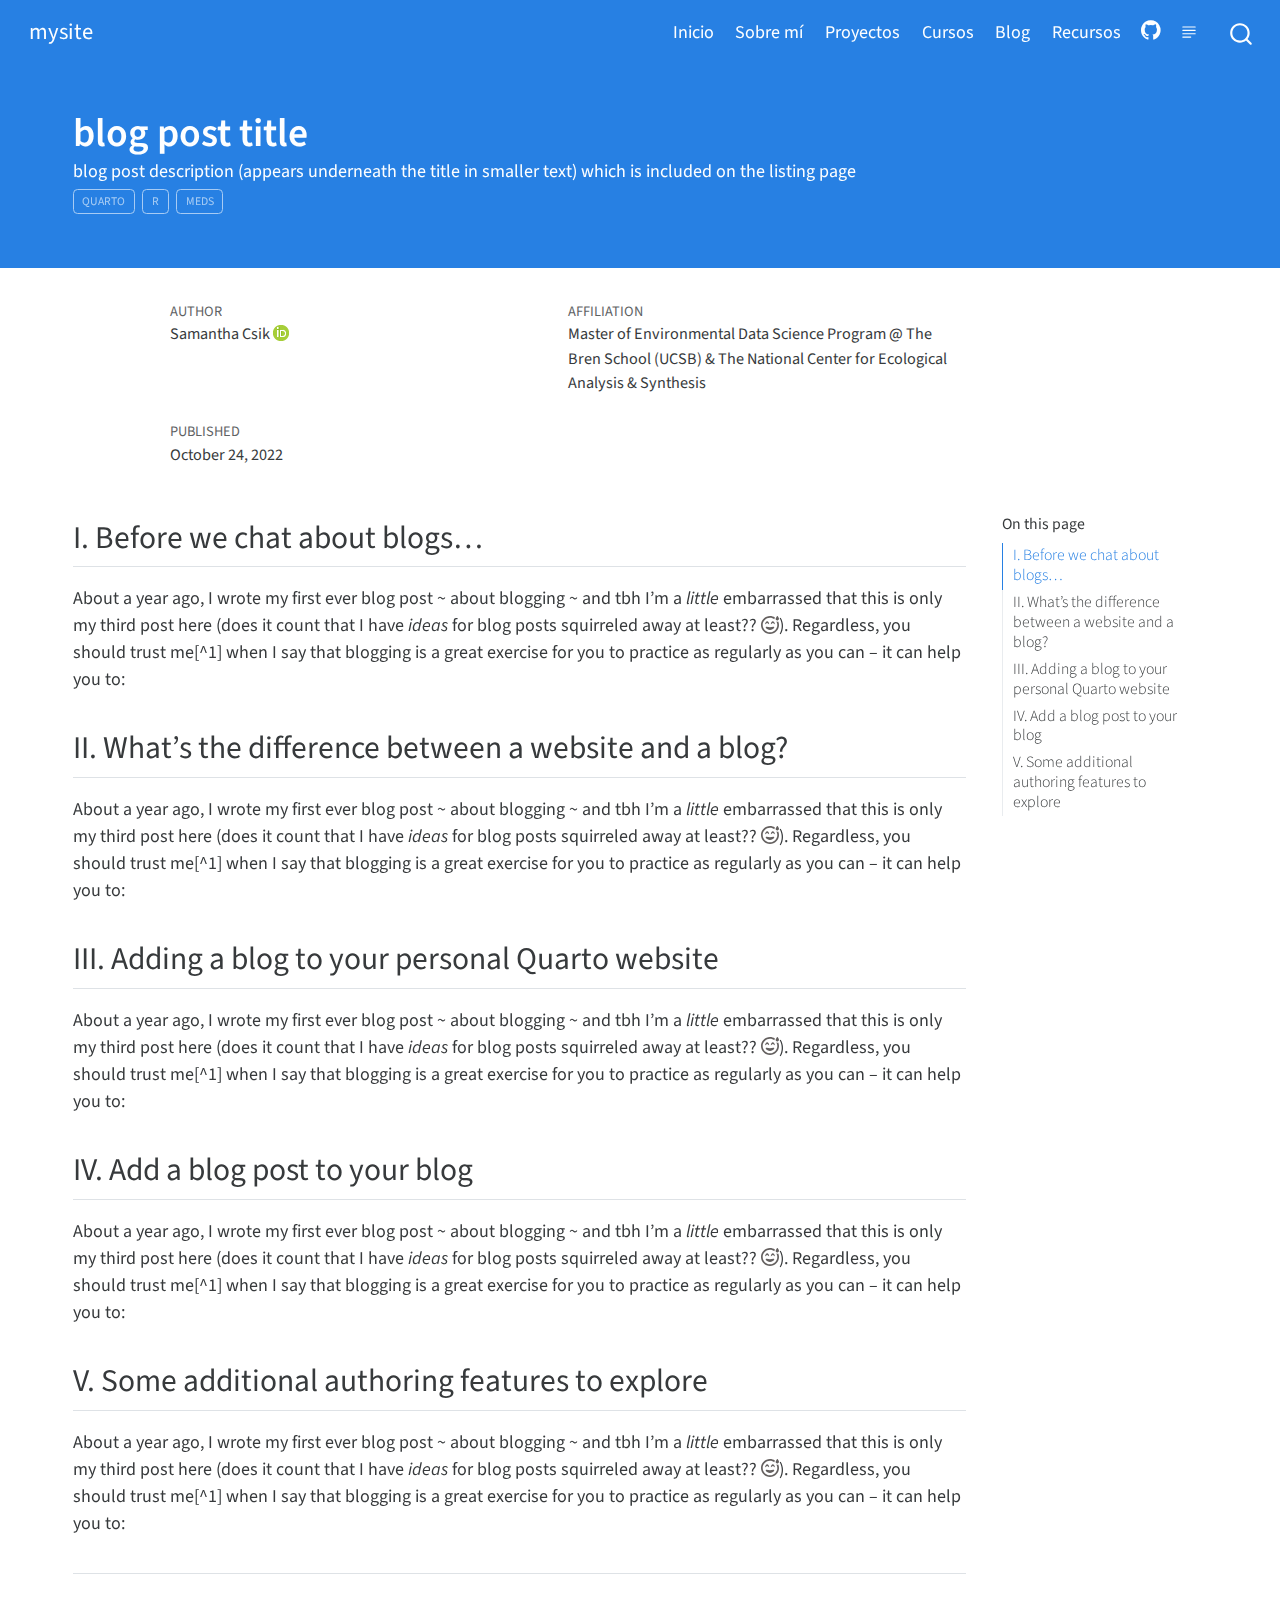
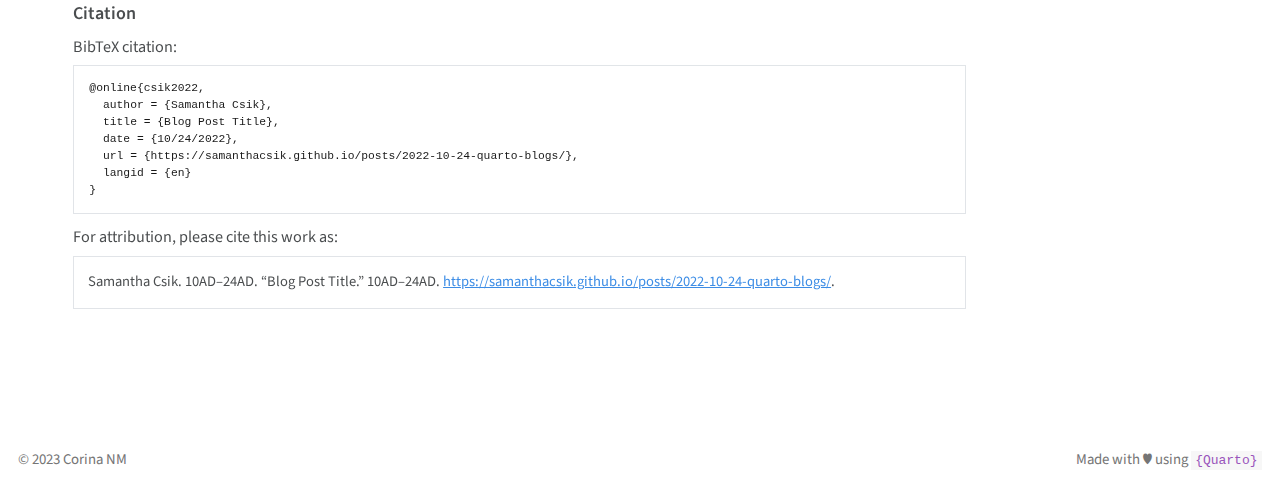
==== commit 15449d1b: "update" ====
--- a/docs/posts/2023-05-27-una-primera-prueba/index.html
+++ b/docs/posts/2023-05-27-una-primera-prueba/index.html
@@ -60,6 +60,7 @@
 
 
 <link rel="stylesheet" href="../../styles.css">
+<link rel="stylesheet" href="styles.css">
 </head>
 
 <body class="nav-fixed">
@@ -116,7 +117,7 @@
 <!-- content -->
 <header id="title-block-header" class="quarto-title-block default page-columns page-full">
   <div class="quarto-title-banner page-columns page-full">
-    <div class="quarto-title column-page">
+    <div class="quarto-title column-page-left">
       <h1 class="title">blog post title</h1>
                   <div>
         <div class="description">
@@ -163,9 +164,21 @@
   </header><div id="quarto-content" class="quarto-container page-columns page-rows-contents page-layout-full page-navbar">
 <!-- sidebar -->
 <!-- margin-sidebar -->
-    
+    <div id="quarto-margin-sidebar" class="sidebar margin-sidebar">
+        <nav id="TOC" role="doc-toc">
+    <h2 id="toc-title">On this page</h2>
+   
+  <ul>
+  <li><a href="#i.-before-we-chat-about-blogs" id="toc-i.-before-we-chat-about-blogs" class="nav-link active" data-scroll-target="#i.-before-we-chat-about-blogs">I. Before we chat about blogs…</a></li>
+  <li><a href="#ii.-whats-the-difference-between-a-website-and-a-blog" id="toc-ii.-whats-the-difference-between-a-website-and-a-blog" class="nav-link" data-scroll-target="#ii.-whats-the-difference-between-a-website-and-a-blog">II. What’s the difference between a website and a blog?</a></li>
+  <li><a href="#iii.-adding-a-blog-to-your-personal-quarto-website" id="toc-iii.-adding-a-blog-to-your-personal-quarto-website" class="nav-link" data-scroll-target="#iii.-adding-a-blog-to-your-personal-quarto-website">III. Adding a blog to your personal Quarto website</a></li>
+  <li><a href="#iv.-add-a-blog-post-to-your-blog" id="toc-iv.-add-a-blog-post-to-your-blog" class="nav-link" data-scroll-target="#iv.-add-a-blog-post-to-your-blog">IV. Add a blog post to your blog</a></li>
+  <li><a href="#v.-some-additional-authoring-features-to-explore" id="toc-v.-some-additional-authoring-features-to-explore" class="nav-link" data-scroll-target="#v.-some-additional-authoring-features-to-explore">V. Some additional authoring features to explore</a></li>
+  </ul>
+</nav>
+    </div>
 <!-- main -->
-<main class="content quarto-banner-title-block column-page" id="quarto-document-content">
+<main class="content quarto-banner-title-block column-page-left" id="quarto-document-content">
 
 
 
